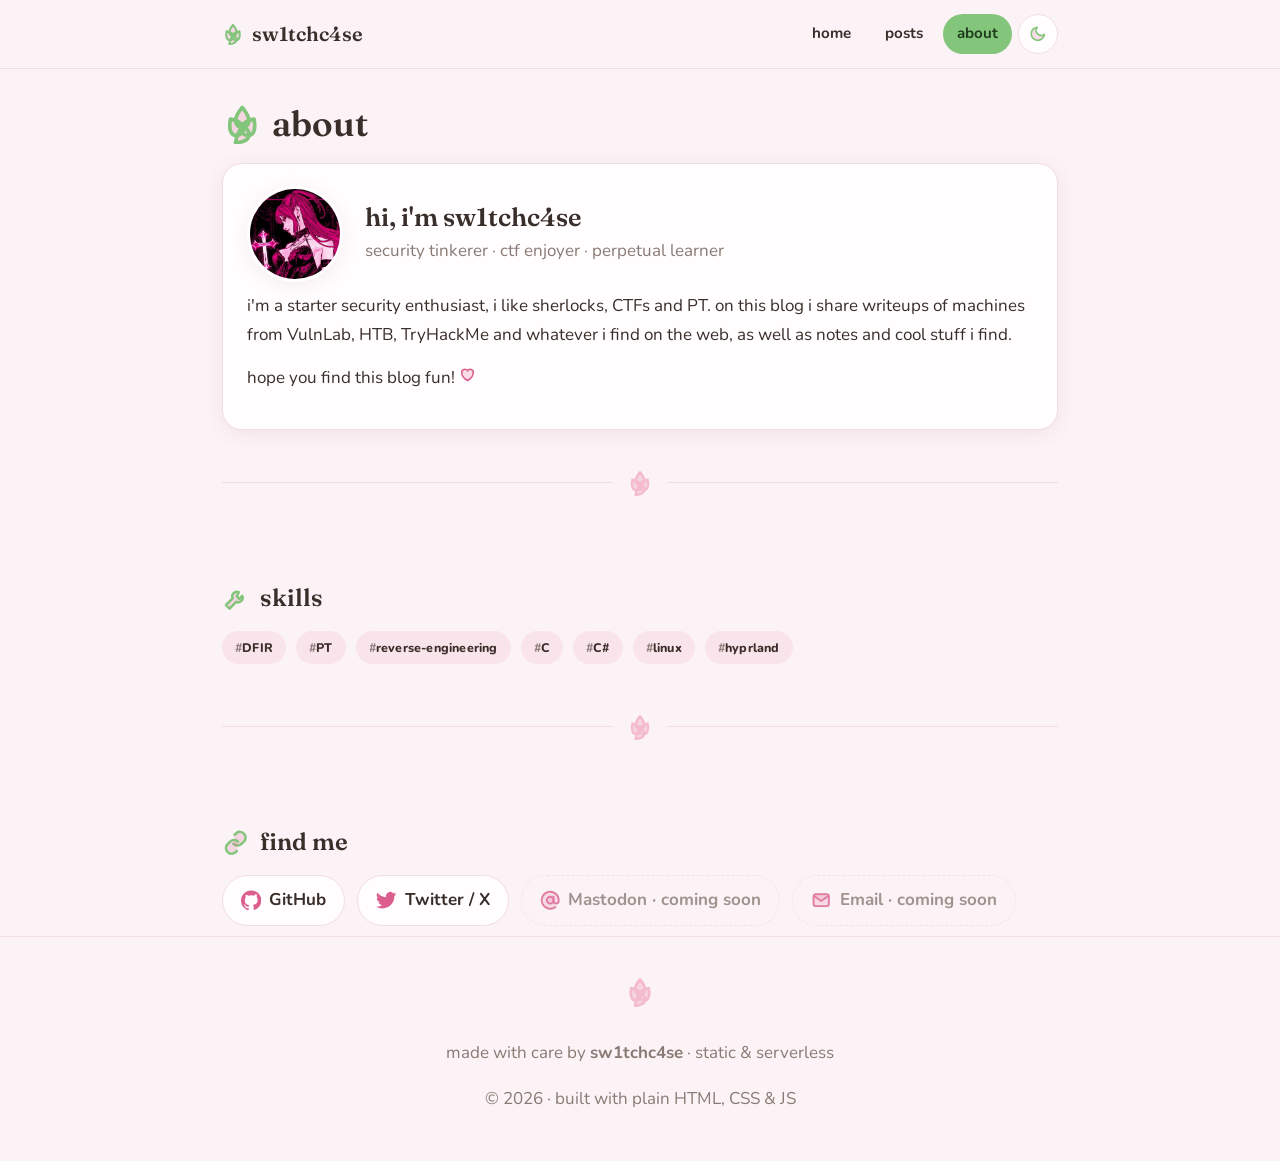
==== about/index.html @ 3e36abd5 "Initial commit" ====
<!DOCTYPE html>
<html lang="en">
<head>
  <meta charset="UTF-8" />
  <meta name="viewport" content="width=device-width, initial-scale=1.0" />
  <title>sw1tchc4se · about</title>
  <meta name="description" content="About sw1tchc4se." />
  <link rel="canonical" href="https://sw1tchc4se.github.io/about/" />
  <meta property="og:type" content="profile" />
  <meta property="og:site_name" content="sw1tchc4se" />
  <meta property="og:title" content="about · sw1tchc4se" />
  <meta property="og:description" content="About sw1tchc4se." />
  <meta property="og:url" content="https://sw1tchc4se.github.io/about/" />
  <meta property="og:image" content="https://sw1tchc4se.github.io/assets/avatar.png" />
  <meta name="twitter:card" content="summary" />
  <script>
    (function () {
      var s = localStorage.getItem("theme") ||
        (matchMedia("(prefers-color-scheme: dark)").matches ? "dark" : "light");
      document.documentElement.setAttribute("data-theme", s);
    })();
  </script>
  <link rel="preconnect" href="https://fonts.googleapis.com" />
  <link rel="preconnect" href="https://fonts.gstatic.com" crossorigin />
  <link href="https://fonts.googleapis.com/css2?family=Fraunces:opsz,wght@9..144,400;9..144,600;9..144,700&family=Nunito:wght@400;700;800&display=swap" rel="stylesheet" />
  <link rel="stylesheet" href="../css/style.css" />
</head>
<body>
  <main class="container">
    <h1 class="section-title" style="margin-top:34px;font-size:2.2rem"><span data-icon="petal"></span> about</h1>

    <div class="card" style="margin-top:10px">
      <div class="profile">

        <img class="avatar" src="../assets/avatar.png" alt="sw1tchc4se avatar" />
        <div>
          <h2 style="margin:0 0 4px">hi, i'm sw1tchc4se</h2>
          <p style="margin:0;color:var(--muted)">security tinkerer · ctf enjoyer · perpetual learner</p>
        </div>
      </div>
      <p>
        i'm a starter security enthusiast, i like sherlocks, CTFs and PT. on this blog i
        share writeups of machines from VulnLab, HTB, TryHackMe and whatever i find on the
        web, as well as notes and cool stuff i find.
      </p>
      <p>
        hope you find this blog fun! <span data-icon="heart" data-icon-class="pink"></span>
      </p>
    </div>

    <div class="divider"><span data-icon="petal"></span></div>

    <section class="section">
      <h2 class="section-title"><span data-icon="tools"></span> skills</h2>
      <div class="skill-grid">
        <span class="tag">DFIR</span>
        <span class="tag">PT</span>
        <span class="tag">reverse-engineering</span>
        <span class="tag">C</span>
        <span class="tag">C#</span>
        <span class="tag">linux</span>
        <span class="tag">hyprland</span>
      </div>
    </section>

    <div class="divider"><span data-icon="petal"></span></div>

    <section class="section">
      <h2 class="section-title"><span data-icon="link"></span> find me</h2>
      <div class="social-links">
        <a href="https://github.com/sw1tchc4se" target="_blank" rel="noopener"><span data-icon="github"></span> GitHub</a>
        <a href="https://twitter.com/sw1tchc4se" target="_blank" rel="noopener"><span data-icon="twitter"></span> Twitter / X</a>
        <span class="social-soon"><span data-icon="at"></span> Mastodon · coming soon</span>
        <span class="social-soon"><span data-icon="mail"></span> Email · coming soon</span>
      </div>
    </section>
  </main>

  <script src="../js/blog.js"></script>
  <script>buildChrome("about");</script>
</body>
</html>
---- css/style.css ----
:root {
  --bg: #FCF3F6;
  --surface: #fffdfe;
  --primary: #84C57C;
  --primary-ink: #4f8049;
  --secondary: #F4BBCD;
  --accent: #DB5E8E;
  --text: #3A2E2A;
  --muted: #8a7a74;
  --border: #f3dde5;
  --ic-fill: rgba(219, 94, 142, 0.20);
  --on-primary: #1f3d1b;
  --shadow: 0 4px 18px rgba(160, 90, 120, 0.10);
  --shadow-lift: 0 14px 34px rgba(160, 90, 120, 0.18);
  --radius: 20px;
  --radius-sm: 12px;
  --radius-pill: 999px;
  --font-body: "Nunito", system-ui, -apple-system, sans-serif;
  --font-head: "Fraunces", Georgia, serif;
  --maxw: 880px;
}

[data-theme="dark"] {
  --bg: #241D29;
  --surface: #2E2536;
  --primary: #A6D89E;
  --primary-ink: #c4e8be;
  --secondary: #E2A6C0;
  --accent: #F4A6C4;
  --text: #F1E7EC;
  --muted: #c3aebb;
  --border: #463950;
  --ic-fill: rgba(244, 166, 196, 0.28);
  --on-primary: #18241b;
  --shadow: 0 4px 18px rgba(40, 10, 30, 0.40);
  --shadow-lift: 0 16px 36px rgba(40, 10, 30, 0.52);
}

*, *::before, *::after { box-sizing: border-box; }
html { scroll-behavior: smooth; }
body {
  margin: 0;
  font-family: var(--font-body);
  background: var(--bg);
  color: var(--text);
  line-height: 1.7;
  font-size: 17px;
  -webkit-font-smoothing: antialiased;
  transition: background 0.4s ease, color 0.4s ease;
  min-height: 100vh;
  display: flex;
  flex-direction: column;
}

h1, h2, h3, h4 {
  font-family: var(--font-head);
  font-weight: 600;
  line-height: 1.2;
  color: var(--text);
}

a { color: var(--accent); text-decoration: none; }
a:hover { text-decoration: underline; }

img { max-width: 100%; }

.container { width: 100%; max-width: var(--maxw); margin: 0 auto; padding: 0 22px; }

.icon {
  width: 1em; height: 1em;
  display: inline-block;
  vertical-align: -0.14em;
  flex-shrink: 0;
  color: var(--primary);
}
[data-icon] { display: inline-flex; align-items: center; }
.icon.pink { color: var(--accent); }
.btn .icon { color: inherit; }
.empty-state .icon { color: var(--primary); }

.site-header {
  position: sticky;
  top: 0;
  z-index: 50;
  backdrop-filter: blur(10px);
  background: color-mix(in srgb, var(--bg) 82%, transparent);
  border-bottom: 1px solid var(--border);
}
.nav {
  display: flex;
  align-items: center;
  gap: 18px;
  padding: 14px 22px;
  max-width: var(--maxw);
  margin: 0 auto;
}
.brand {
  font-family: var(--font-head);
  font-weight: 600;
  font-size: 1.25rem;
  color: var(--text);
  display: inline-flex;
  align-items: center;
  gap: 8px;
}
.brand:hover { text-decoration: none; }
.brand .icon { width: 22px; height: 22px; color: var(--primary); }
.nav-links { display: flex; gap: 6px; margin-left: auto; align-items: center; }
.nav-links a {
  color: var(--text);
  padding: 7px 14px;
  border-radius: var(--radius-pill);
  font-weight: 700;
  font-size: 0.95rem;
  transition: background 0.2s ease, color 0.2s ease;
}
.nav-links a:hover { background: color-mix(in srgb, var(--primary) 22%, transparent); text-decoration: none; }
.nav-links a.active { background: var(--primary); color: var(--on-primary); }

.theme-toggle {
  border: 1px solid var(--border);
  background: var(--surface);
  color: var(--text);
  width: 40px; height: 40px;
  border-radius: var(--radius-pill);
  cursor: pointer;
  font-size: 1.1rem;
  display: grid; place-items: center;
  transition: transform 0.3s ease, box-shadow 0.2s ease;
}
.theme-toggle:hover { transform: rotate(-15deg) scale(1.08); box-shadow: var(--shadow); }

.hero {
  position: relative;
  text-align: center;
  padding: 72px 22px 56px;
  overflow: hidden;
}
.hero h1 {
  font-size: clamp(2.6rem, 7vw, 4.4rem);
  margin: 0 0 10px;
  letter-spacing: -1px;
}
.hero .tagline { font-size: 1.15rem; color: var(--muted); max-width: 540px; margin: 0 auto 26px; }
.hero .glyph { color: var(--primary); }

.status-widget {
  display: inline-flex;
  align-items: center;
  gap: 10px;
  background: var(--surface);
  border: 1px solid var(--border);
  border-radius: var(--radius-pill);
  padding: 9px 18px;
  box-shadow: var(--shadow);
  font-weight: 700;
  font-size: 0.95rem;
}
.status-dot {
  width: 10px; height: 10px; border-radius: 50%;
  background: var(--primary);
  box-shadow: 0 0 0 0 color-mix(in srgb, var(--primary) 60%, transparent);
  animation: pulse 2s infinite;
}
@keyframes pulse {
  0% { box-shadow: 0 0 0 0 color-mix(in srgb, var(--primary) 55%, transparent); }
  70% { box-shadow: 0 0 0 10px transparent; }
  100% { box-shadow: 0 0 0 0 transparent; }
}

.sparkles { position: absolute; inset: 0; overflow: hidden; pointer-events: none; z-index: 0; }
.hero .container { position: relative; z-index: 1; }
.spark {
  position: absolute;
  width: 16px; aspect-ratio: 1;
  background: currentColor;

  clip-path: polygon(50% 0%, 61% 39%, 100% 50%, 61% 61%, 50% 100%, 39% 61%, 0% 50%, 39% 39%);
  opacity: 0;
  transform: scale(0.4);
  filter: drop-shadow(0 0 6px currentColor);
  animation: twinkle 4.5s ease-in-out infinite;
}
@keyframes twinkle {
  0%, 100% { opacity: 0; transform: scale(0.4) rotate(0deg); }
  50%      { opacity: 0.9; transform: scale(1) rotate(18deg); }
}
.spark.s1 { top: 17%; left: 11%;  color: var(--accent);    width: 18px; animation-delay: 0s;   }
.spark.s2 { top: 29%; right: 15%; color: var(--primary);   width: 14px; animation-delay: 1.1s; animation-duration: 5.2s; }
.spark.s3 { bottom: 22%; left: 19%; color: #BB8FE0;        width: 21px; animation-delay: 0.6s; animation-duration: 5.6s; }
.spark.s4 { top: 13%; right: 29%; color: var(--secondary); width: 12px; animation-delay: 1.9s; }
.spark.s5 { bottom: 27%; right: 21%; color: var(--accent); width: 16px; animation-delay: 2.5s; animation-duration: 4.8s; }
.spark.s6 { top: 47%; left: 6%;   color: #BB8FE0;          width: 13px; animation-delay: 3s;   }
.spark.s7 { bottom: 15%; left: 43%; color: var(--primary); width: 15px; animation-delay: 1.4s; animation-duration: 5.4s; }
.spark.s8 { top: 21%; left: 47%;  color: var(--secondary); width: 11px; animation-delay: 2.8s; }
.spark.s9 { bottom: 33%; right: 38%; color: #BB8FE0;       width: 17px; animation-delay: 0.3s; animation-duration: 5s;   }

.section { padding: 18px 0 10px; }
.section-title {
  display: flex; align-items: center; gap: 10px;
  font-size: 1.5rem; margin: 30px 0 18px;
}
.section-title .icon { width: 1.15em; height: 1.15em; color: var(--primary); }

.divider { display: flex; align-items: center; gap: 14px; margin: 40px 0; color: var(--secondary); }
.divider::before, .divider::after { content: ""; flex: 1; height: 1px; background: var(--border); }
.divider .icon { width: 26px; height: 26px; color: var(--secondary); }

.cards { display: grid; gap: 18px; }
.card {
  background: var(--surface);
  border: 1px solid var(--border);
  border-radius: var(--radius);
  padding: 22px 24px;
  box-shadow: var(--shadow);
  transition: transform 0.28s ease, box-shadow 0.28s ease, border-color 0.28s ease;
  display: block;
  color: inherit;
}
.card:hover {
  transform: translateY(-5px);
  box-shadow: var(--shadow-lift);
  border-color: color-mix(in srgb, var(--primary) 45%, var(--border));
  text-decoration: none;
}
.card h3 { margin: 0 0 6px; font-size: 1.3rem; }
.card .meta { color: var(--muted); font-size: 0.88rem; margin-bottom: 10px; display: flex; gap: 12px; flex-wrap: wrap; }
.card p { margin: 0 0 14px; color: var(--text); }
.card.pinned { border-color: color-mix(in srgb, var(--primary) 50%, var(--border)); }
.pin-badge {
  display: inline-flex; align-items: center; gap: 5px;
  font-size: 0.78rem; font-weight: 800; color: var(--primary-ink);
  background: color-mix(in srgb, var(--primary) 18%, transparent);
  padding: 3px 10px; border-radius: var(--radius-pill); margin-bottom: 10px;
}

.tags { display: flex; flex-wrap: wrap; gap: 8px; }
.tag {
  font-size: 0.78rem;
  font-weight: 800;
  letter-spacing: 0.2px;
  padding: 5px 12px;
  border-radius: var(--radius-pill);
  background: color-mix(in srgb, var(--secondary) 28%, transparent);
  color: var(--text);
  border: 1px solid transparent;
  cursor: pointer;
  transition: background 0.2s ease, transform 0.15s ease, border-color 0.2s ease;
  user-select: none;
}
.tag:hover { transform: translateY(-2px); text-decoration: none; }
.tag.active { background: var(--primary); color: var(--on-primary); }
.tag::before { content: "#"; opacity: 0.55; }

.controls { display: flex; flex-direction: column; gap: 14px; margin-bottom: 8px; }
.search {
  width: 100%;
  border: 1px solid var(--border);
  background: var(--surface);
  color: var(--text);
  border-radius: var(--radius-pill);
  padding: 13px 20px;
  font-family: inherit;
  font-size: 1rem;
  box-shadow: var(--shadow);
}
.search:focus { outline: none; border-color: var(--primary); }
.filter-row { display: flex; flex-wrap: wrap; gap: 8px; align-items: center; }
.filter-label { font-size: 0.85rem; color: var(--muted); font-weight: 700; margin-right: 4px; }

.timeline { position: relative; padding-left: 34px; }
.timeline::before {
  content: ""; position: absolute; left: 9px; top: 8px; bottom: 8px;
  width: 2px;
  background: linear-gradient(var(--primary), var(--secondary));
  border-radius: 2px;
}
.timeline-item { position: relative; margin-bottom: 22px; }
.timeline-item::before {
  content: ""; position: absolute; left: -33px; top: 26px;
  width: 14px; height: 14px; border-radius: 50%;
  background: var(--bg);
  border: 3px solid var(--primary);
  box-shadow: 0 0 0 4px color-mix(in srgb, var(--primary) 16%, transparent);
}
.empty-state { text-align: center; color: var(--muted); padding: 50px 0; }

.post-header { padding: 40px 0 8px; }
.post-header h1 { font-size: clamp(2rem, 5vw, 3rem); margin: 0 0 12px; }
.post-meta { display: flex; flex-wrap: wrap; gap: 16px; align-items: center; color: var(--muted); font-size: 0.92rem; margin-bottom: 16px; }
.coffee { display: inline-flex; align-items: center; gap: 3px; }
.coffee .icon { width: 1.05em; height: 1.05em; color: var(--accent); }
.post-meta .icon { color: var(--primary); }
.pin-badge .icon { width: 1em; height: 1em; }
.card .meta .icon { width: 1em; height: 1em; }

.post-layout { display: grid; grid-template-columns: 1fr; gap: 30px; }
@media (min-width: 1000px) {
  .post-layout { grid-template-columns: 1fr 220px; align-items: start; }
  .toc { position: sticky; top: 90px; order: 2; }
}

.toc {
  background: var(--surface);
  border: 1px solid var(--border);
  border-radius: var(--radius);
  padding: 18px 20px;
  box-shadow: var(--shadow);
  font-size: 0.9rem;
}
.toc h4 { margin: 0 0 10px; font-size: 1rem; display: flex; gap: 7px; align-items: center; }
.toc ul { list-style: none; margin: 0; padding: 0; }
.toc li { margin: 4px 0; }
.toc li.h3 { padding-left: 14px; font-size: 0.85rem; }
.toc a { color: var(--muted); }
.toc a:hover, .toc a.active { color: var(--primary-ink); text-decoration: none; }

.prose { font-size: 1.05rem; }
.prose h2 { font-size: 1.7rem; margin: 38px 0 12px; scroll-margin-top: 80px; }
.prose h3 { font-size: 1.3rem; margin: 28px 0 10px; scroll-margin-top: 80px; }
.prose p { margin: 0 0 18px; }
.prose ul, .prose ol { margin: 0 0 18px; padding-left: 26px; }
.prose li { margin: 6px 0; }
.prose blockquote {
  margin: 0 0 18px; padding: 8px 20px;
  border-left: 4px solid var(--primary);
  background: color-mix(in srgb, var(--primary) 8%, transparent);
  border-radius: 0 var(--radius-sm) var(--radius-sm) 0;
  color: var(--muted);
}
.prose code {
  background: color-mix(in srgb, var(--accent) 12%, transparent);
  padding: 2px 7px; border-radius: 7px;
  font-size: 0.9em;
  font-family: "JetBrains Mono", "SF Mono", Consolas, monospace;
  color: var(--accent);
}
.prose pre {
  background: #271f2e;
  border-radius: var(--radius-sm);
  padding: 18px 20px;
  overflow-x: auto;
  margin: 0 0 20px;
  box-shadow: var(--shadow);
}
[data-theme="dark"] .prose pre { background: #1b1421; border: 1px solid var(--border); }
.prose pre code { background: none; padding: 0; color: #f3ede0; font-size: 0.88rem; }
.prose a { text-decoration: underline; text-underline-offset: 3px; }
.prose img { border-radius: var(--radius-sm); box-shadow: var(--shadow); }
.prose table { width: 100%; border-collapse: collapse; margin: 0 0 18px; }
.prose th, .prose td { border: 1px solid var(--border); padding: 8px 12px; text-align: left; }
.prose th { background: color-mix(in srgb, var(--secondary) 22%, transparent); }

.reactions {
  display: flex; gap: 10px; flex-wrap: wrap;
  margin: 30px 0;
}
.reaction {
  border: 1px solid var(--border);
  background: var(--surface);
  border-radius: var(--radius-pill);
  padding: 8px 16px;
  font-size: 1.1rem;
  cursor: pointer;
  display: inline-flex; align-items: center; gap: 8px;
  transition: transform 0.18s ease, background 0.2s ease, border-color 0.2s ease;
  font-family: inherit;
  color: var(--text);
}
.reaction .icon { width: 1.35em; height: 1.35em; }
.reaction .count { font-size: 0.9rem; font-weight: 800; color: var(--muted); }
.reaction:hover { transform: translateY(-3px) scale(1.04); }
.reaction.reacted {
  background: color-mix(in srgb, var(--primary) 20%, transparent);
  border-color: var(--primary);
}
.reaction.reacted .count { color: var(--primary-ink); }
.reaction.bump { animation: bump 0.4s ease; }
@keyframes bump { 50% { transform: scale(1.35) rotate(-8deg); } }

.profile { display: flex; gap: 22px; align-items: center; flex-wrap: wrap; margin-bottom: 10px; }
.avatar {
  width: 96px; height: 96px; border-radius: 50%;
  background: linear-gradient(135deg, var(--primary), var(--secondary));
  object-fit: cover;
  display: block;
  box-shadow: var(--shadow); flex-shrink: 0;
  border: 3px solid var(--surface);
}
.skill-grid { display: flex; flex-wrap: wrap; gap: 10px; }
.social-links { display: flex; flex-wrap: wrap; gap: 12px; }
.social-links a {
  display: inline-flex; align-items: center; gap: 8px;
  background: var(--surface); border: 1px solid var(--border);
  padding: 10px 18px; border-radius: var(--radius-pill);
  font-weight: 700; color: var(--text);
  transition: transform 0.2s ease, box-shadow 0.2s ease;
}
.social-links a:hover { transform: translateY(-3px); box-shadow: var(--shadow); text-decoration: none; }
.social-links .icon, .social-soon .icon { width: 1.2em; height: 1.2em; color: var(--accent); }
.social-soon {
  display: inline-flex; align-items: center; gap: 8px;
  background: transparent; border: 1px dashed var(--border);
  padding: 10px 18px; border-radius: var(--radius-pill);
  font-weight: 700; color: var(--muted);
  cursor: default; opacity: 0.8;
}

.notfound { text-align: center; padding: 80px 22px; }
.notfound h1 { font-size: clamp(4rem, 18vw, 9rem); margin: 0; color: var(--primary); }

.btn {
  display: inline-flex; align-items: center; gap: 8px;
  background: var(--primary); color: var(--on-primary);
  border: none; border-radius: var(--radius-pill);
  padding: 11px 22px; font-family: inherit; font-weight: 800;
  font-size: 0.95rem; cursor: pointer; text-decoration: none;
  transition: transform 0.2s ease, box-shadow 0.2s ease, filter 0.2s ease;
}
.btn:hover { transform: translateY(-2px); box-shadow: var(--shadow-lift); text-decoration: none; filter: brightness(1.04); }
.btn.ghost { background: transparent; color: var(--text); border: 1px solid var(--border); }

.back-link { display: inline-flex; align-items: center; gap: 6px; color: var(--muted); font-weight: 700; margin: 24px 0; }

.site-footer {
  margin-top: auto;
  border-top: 1px solid var(--border);
  text-align: center;
  padding: 40px 22px 30px;
  color: var(--muted);
}
.site-footer .icon { width: 30px; height: 30px; color: var(--secondary); margin-bottom: 8px; }
.site-footer a { font-weight: 700; }

.loading { text-align: center; color: var(--muted); padding: 40px 0; }

@media (prefers-reduced-motion: reduce) {
  *, *::before, *::after { animation: none !important; transition: none !important; scroll-behavior: auto; }
}

.fade-in { animation: fadein 0.5s ease both; }
@keyframes fadein { from { opacity: 0; transform: translateY(8px); } to { opacity: 1; transform: none; } }
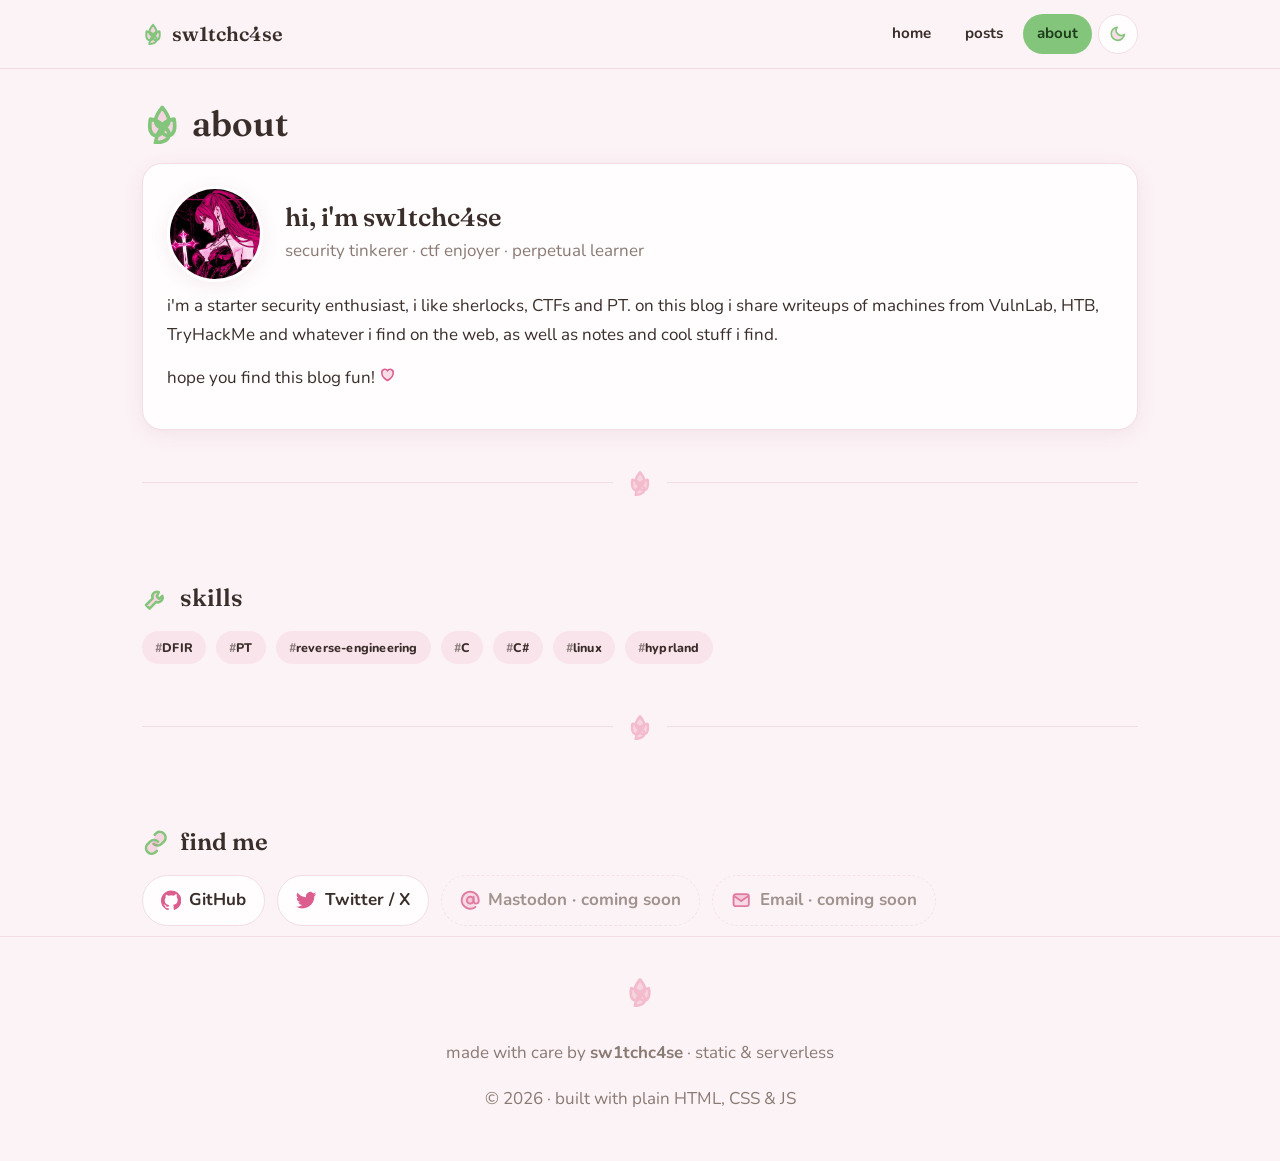
==== commit c5f909b4: "Fix copy button/TOC crash on prerendered posts; wider desktop layout" ====
--- a/about/index.html
+++ b/about/index.html
@@ -13,6 +13,10 @@
   <meta property="og:url" content="https://sw1tchc4se.github.io/about/" />
   <meta property="og:image" content="https://sw1tchc4se.github.io/assets/avatar.png" />
   <meta name="twitter:card" content="summary" />
+  <meta name="theme-color" content="#FCF3F6" media="(prefers-color-scheme: light)" />
+  <meta name="theme-color" content="#241D29" media="(prefers-color-scheme: dark)" />
+  <link rel="icon" href="/assets/avatar.svg" type="image/svg+xml" />
+  <link rel="apple-touch-icon" href="/assets/avatar.png" />
   <script>
     (function () {
       var s = localStorage.getItem("theme") ||
@@ -23,7 +27,7 @@
   <link rel="preconnect" href="https://fonts.googleapis.com" />
   <link rel="preconnect" href="https://fonts.gstatic.com" crossorigin />
   <link href="https://fonts.googleapis.com/css2?family=Fraunces:opsz,wght@9..144,400;9..144,600;9..144,700&family=Nunito:wght@400;700;800&display=swap" rel="stylesheet" />
-  <link rel="stylesheet" href="../css/style.css" />
+  <link rel="stylesheet" href="../css/style.css?v=a17c4250" />
 </head>
 <body>
   <main class="container">
@@ -76,7 +80,7 @@
     </section>
   </main>
 
-  <script src="../js/blog.js"></script>
+  <script src="../js/blog.js?v=a17c4250"></script>
   <script>buildChrome("about");</script>
 </body>
 </html>
--- a/css/style.css
+++ b/css/style.css
@@ -17,7 +17,7 @@
   --radius-pill: 999px;
   --font-body: "Nunito", system-ui, -apple-system, sans-serif;
   --font-head: "Fraunces", Georgia, serif;
-  --maxw: 880px;
+  --maxw: 1040px;
 }
 
 [data-theme="dark"] {
@@ -206,7 +206,7 @@
 .divider::before, .divider::after { content: ""; flex: 1; height: 1px; background: var(--border); }
 .divider .icon { width: 26px; height: 26px; color: var(--secondary); }
 
-.cards { display: grid; gap: 18px; }
+.cards { display: grid; gap: 18px; grid-template-columns: repeat(auto-fill, minmax(300px, 1fr)); }
 .card {
   background: var(--surface);
   border: 1px solid var(--border);
@@ -244,11 +244,13 @@
   background: color-mix(in srgb, var(--secondary) 28%, transparent);
   color: var(--text);
   border: 1px solid transparent;
-  cursor: pointer;
   transition: background 0.2s ease, transform 0.15s ease, border-color 0.2s ease;
   user-select: none;
 }
-.tag:hover { transform: translateY(-2px); text-decoration: none; }
+/* only interactive tags (post-page links, the posts-list filter) get the
+   pointer + hover lift; inert tags inside cards/skills stay static */
+a.tag, .filter-row .tag { cursor: pointer; }
+a.tag:hover, .filter-row .tag:hover { transform: translateY(-2px); text-decoration: none; }
 .tag.active { background: var(--primary); color: var(--on-primary); }
 .tag::before { content: "#"; opacity: 0.55; }
 
@@ -295,6 +297,9 @@
 .card .meta .icon { width: 1em; height: 1em; }
 
 .post-layout { display: grid; grid-template-columns: 1fr; gap: 30px; }
+/* grid items default to min-width:auto, which lets a long <pre> line stretch
+   the track wider than the viewport; let them shrink so pre's overflow-x works */
+.post-layout > * { min-width: 0; }
 @media (min-width: 1000px) {
   .post-layout { grid-template-columns: 1fr 220px; align-items: start; }
   .toc { position: sticky; top: 90px; order: 2; }
@@ -315,7 +320,7 @@
 .toc a { color: var(--muted); }
 .toc a:hover, .toc a.active { color: var(--primary-ink); text-decoration: none; }
 
-.prose { font-size: 1.05rem; }
+.prose { font-size: 1.05rem; max-width: 768px; }
 .prose h2 { font-size: 1.7rem; margin: 38px 0 12px; scroll-margin-top: 80px; }
 .prose h3 { font-size: 1.3rem; margin: 28px 0 10px; scroll-margin-top: 80px; }
 .prose p { margin: 0 0 18px; }
@@ -340,16 +345,51 @@
   border-radius: var(--radius-sm);
   padding: 18px 20px;
   overflow-x: auto;
-  margin: 0 0 20px;
+  margin: 0;
   box-shadow: var(--shadow);
+  tab-size: 4;
+  -moz-tab-size: 4;
 }
 [data-theme="dark"] .prose pre { background: #1b1421; border: 1px solid var(--border); }
+
+.code-wrap { position: relative; margin: 0 0 20px; }
+.copy-btn {
+  position: absolute;
+  top: 8px;
+  right: 8px;
+  width: 30px;
+  height: 30px;
+  display: inline-grid;
+  place-items: center;
+  padding: 0;
+  border: 1px solid rgba(255, 255, 255, 0.16);
+  background: rgba(255, 255, 255, 0.06);
+  color: #cfc6d8;
+  border-radius: 8px;
+  cursor: pointer;
+  opacity: 0.55;
+  transition: opacity 0.18s ease, background 0.18s ease, color 0.18s ease, border-color 0.18s ease;
+}
+.copy-btn svg { width: 15px; height: 15px; display: block; }
+.code-wrap:hover .copy-btn,
+.copy-btn:focus-visible { opacity: 1; }
+.copy-btn:hover { background: rgba(255, 255, 255, 0.14); color: #fff; }
+.copy-btn.copied { color: var(--primary); border-color: var(--primary); opacity: 1; }
 .prose pre code { background: none; padding: 0; color: #f3ede0; font-size: 0.88rem; }
 .prose a { text-decoration: underline; text-underline-offset: 3px; }
 .prose img { border-radius: var(--radius-sm); box-shadow: var(--shadow); }
 .prose table { width: 100%; border-collapse: collapse; margin: 0 0 18px; }
 .prose th, .prose td { border: 1px solid var(--border); padding: 8px 12px; text-align: left; }
 .prose th { background: color-mix(in srgb, var(--secondary) 22%, transparent); }
+
+/* phones: smaller body + code so more fits before horizontal scrolling kicks in */
+@media (max-width: 600px) {
+  body { font-size: 16px; }
+  .container { padding: 0 16px; }
+  .prose { font-size: 1rem; }
+  .prose pre { padding: 16px 14px; tab-size: 2; -moz-tab-size: 2; }
+  .prose pre code { font-size: 0.8rem; }
+}
 
 .reactions {
   display: flex; gap: 10px; flex-wrap: wrap;
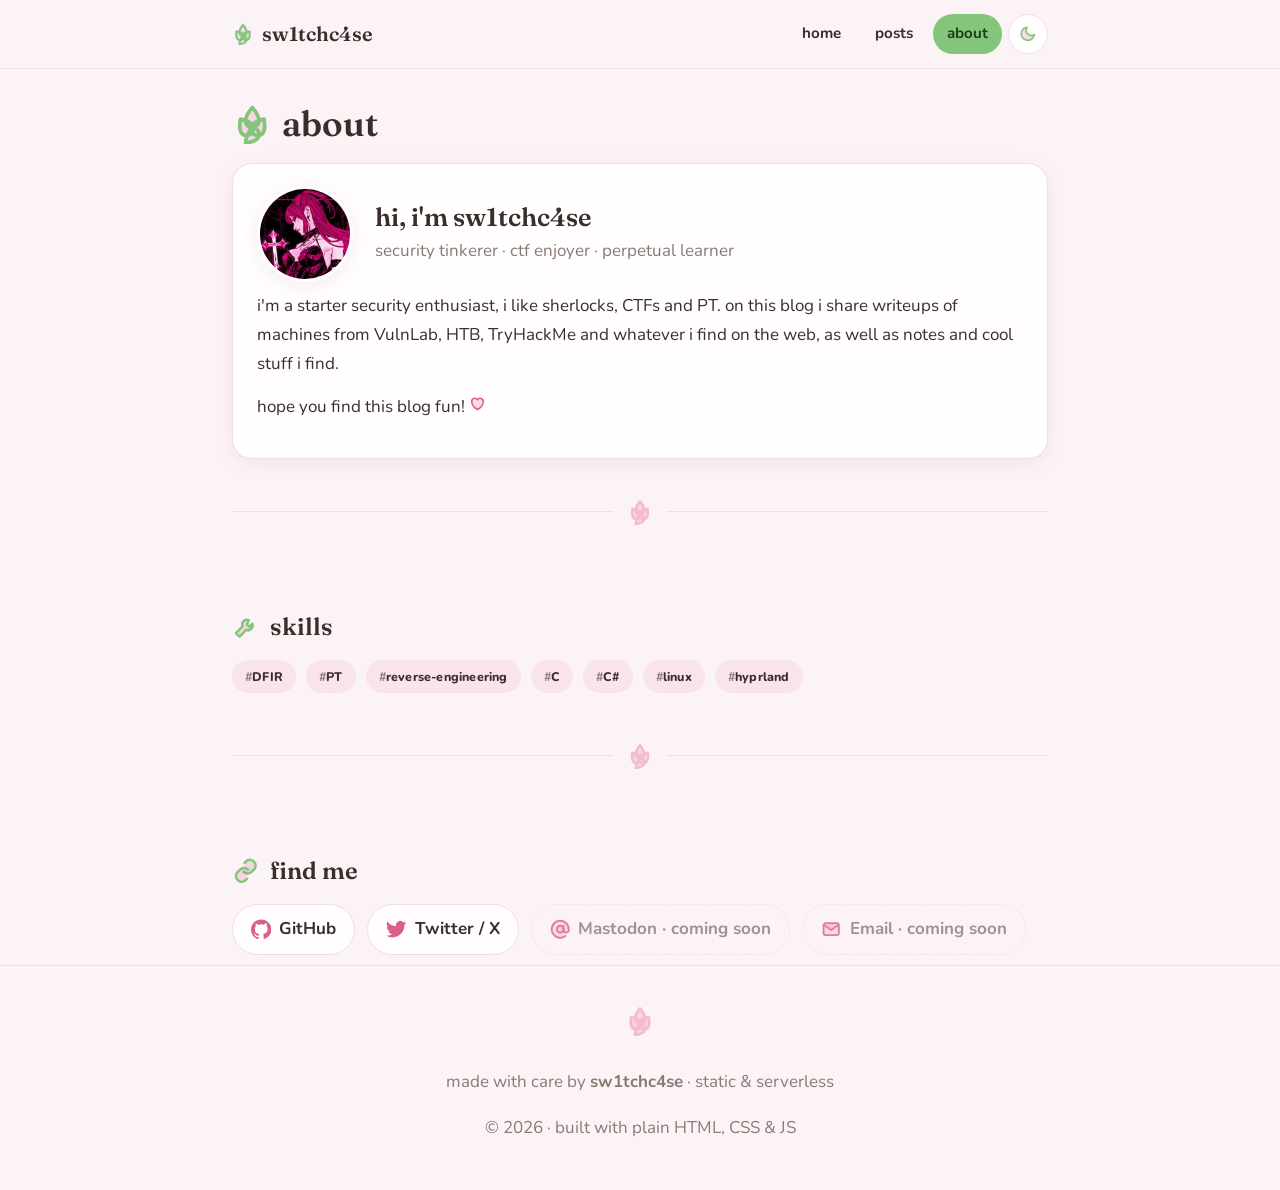
==== commit 4dbdbec0: "Narrow general pages, keep post page wide; clip site-wide horizontal overflow" ====
--- a/about/index.html
+++ b/about/index.html
@@ -27,7 +27,7 @@
   <link rel="preconnect" href="https://fonts.googleapis.com" />
   <link rel="preconnect" href="https://fonts.gstatic.com" crossorigin />
   <link href="https://fonts.googleapis.com/css2?family=Fraunces:opsz,wght@9..144,400;9..144,600;9..144,700&family=Nunito:wght@400;700;800&display=swap" rel="stylesheet" />
-  <link rel="stylesheet" href="../css/style.css?v=a17c4250" />
+  <link rel="stylesheet" href="../css/style.css?v=9d880739" />
 </head>
 <body>
   <main class="container">
@@ -80,7 +80,7 @@
     </section>
   </main>
 
-  <script src="../js/blog.js?v=a17c4250"></script>
+  <script src="../js/blog.js?v=9d880739"></script>
   <script>buildChrome("about");</script>
 </body>
 </html>
--- a/css/style.css
+++ b/css/style.css
@@ -17,7 +17,8 @@
   --radius-pill: 999px;
   --font-body: "Nunito", system-ui, -apple-system, sans-serif;
   --font-head: "Fraunces", Georgia, serif;
-  --maxw: 1040px;
+  --maxw: 860px;
+  --maxw-post: 1040px;
 }
 
 [data-theme="dark"] {
@@ -50,7 +51,15 @@
   min-height: 100vh;
   display: flex;
   flex-direction: column;
-}
+  /* clip stray horizontal overflow without breaking the sticky header
+     (clip, unlike hidden, doesn't create a scroll container) */
+  overflow-x: clip;
+}
+
+/* post pages get a wider column (the table-of-contents sidebar fills it);
+   the header matches so brand + content stay left-aligned */
+.post-page .nav,
+.post-page main.container { max-width: var(--maxw-post); }
 
 h1, h2, h3, h4 {
   font-family: var(--font-head);
@@ -206,7 +215,7 @@
 .divider::before, .divider::after { content: ""; flex: 1; height: 1px; background: var(--border); }
 .divider .icon { width: 26px; height: 26px; color: var(--secondary); }
 
-.cards { display: grid; gap: 18px; grid-template-columns: repeat(auto-fill, minmax(300px, 1fr)); }
+.cards { display: grid; gap: 18px; grid-template-columns: minmax(0, 760px); }
 .card {
   background: var(--surface);
   border: 1px solid var(--border);
@@ -320,7 +329,7 @@
 .toc a { color: var(--muted); }
 .toc a:hover, .toc a.active { color: var(--primary-ink); text-decoration: none; }
 
-.prose { font-size: 1.05rem; max-width: 768px; }
+.prose { font-size: 1.05rem; max-width: 768px; overflow-wrap: break-word; }
 .prose h2 { font-size: 1.7rem; margin: 38px 0 12px; scroll-margin-top: 80px; }
 .prose h3 { font-size: 1.3rem; margin: 28px 0 10px; scroll-margin-top: 80px; }
 .prose p { margin: 0 0 18px; }
